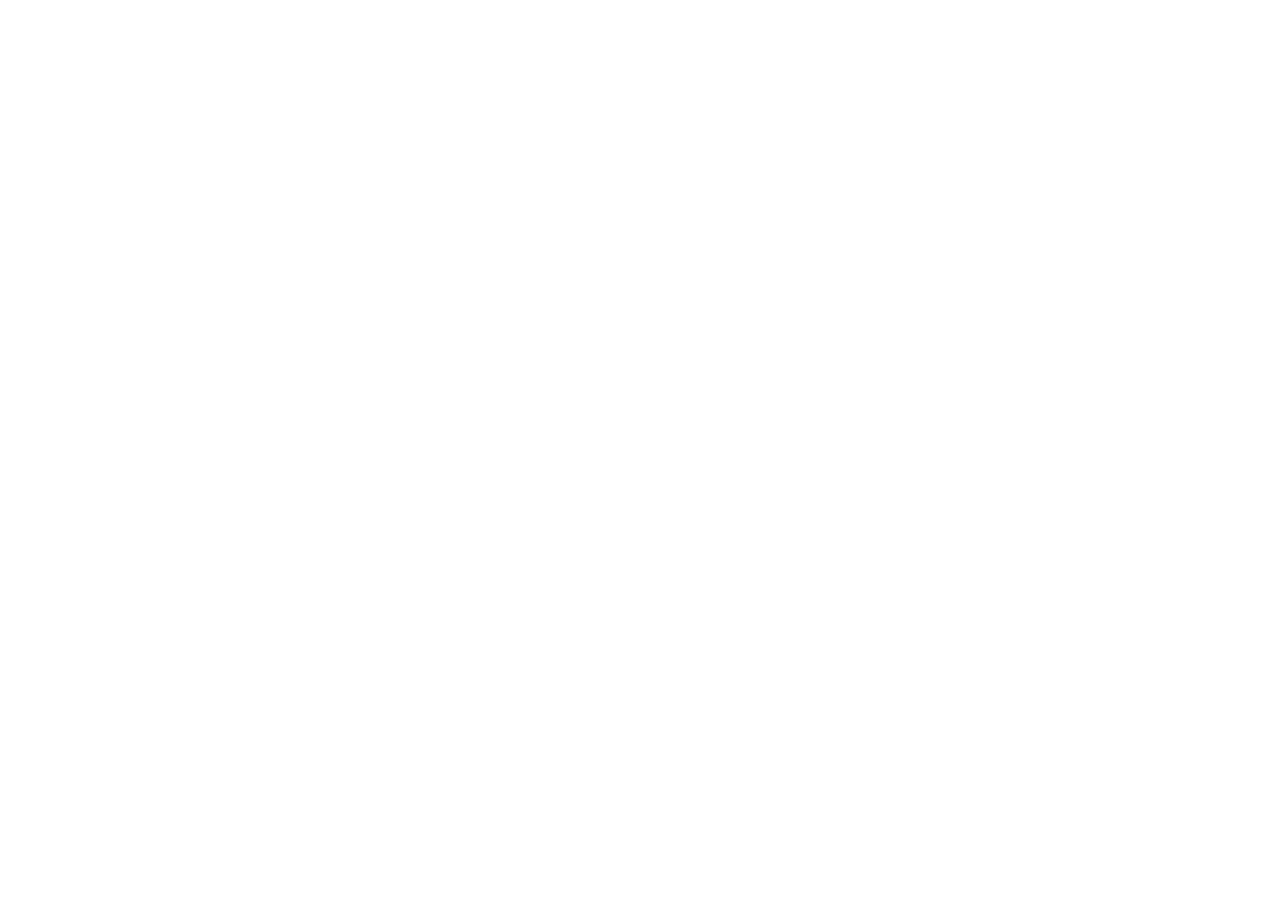
==== dachgeschoss-wohnung-2-personen.html @ e7912385 "Structure changes" ====
<!DOCTYPE html>
<html lang="en">
  <head>
    <meta charset="UTF-8" />
    <meta http-equiv="X-UA-Compatible" content="IE=edge" />
    <meta name="viewport" content="width=device-width, initial-scale=1.0" />
    <title>Camper App | Dachgeschosswohnung für 2 Personen</title>
    <link rel="stylesheet" href="./assets/css/style.css" />
  </head>
  <body>
    <script src="./assets/js/main.js"></script>
  </body>
</html>
---- assets/css/style.css ----
/* ===== FONTS ===== */

@import url('https://fonts.googleapis.com/css2?family=Nunito:ital,wght@0,200;0,300;0,400;0,500;0,600;0,700;0,800;0,900;1,200;1,300;1,400;1,500;1,600;1,700;1,800;1,900&family=Open+Sans:ital,wght@0,400;0,600;0,700;1,400;1,600;1,700&family=Sora:wght@100;200;300;400;500;600;700;800&display=swap');

/* ===== COLORS ===== */

:root{
    --grapefruit: #FF7144;
    --grapefruitlight: #FF7144 60%;
    --orange: #FF9635;
    --textcolor: #232323;
    --textcolor-shade1: #4F4F4F;
    --textcolor-shade3: #A7A7A7;
    --grey-100: #666666;
    --black: #1A1a1a;
    --black-shade2: #000000;
}

/* ===== GENERAL STYLES ===== */

*{
    padding: 0;
    margin: 0;
    box-sizing: border-box;
}
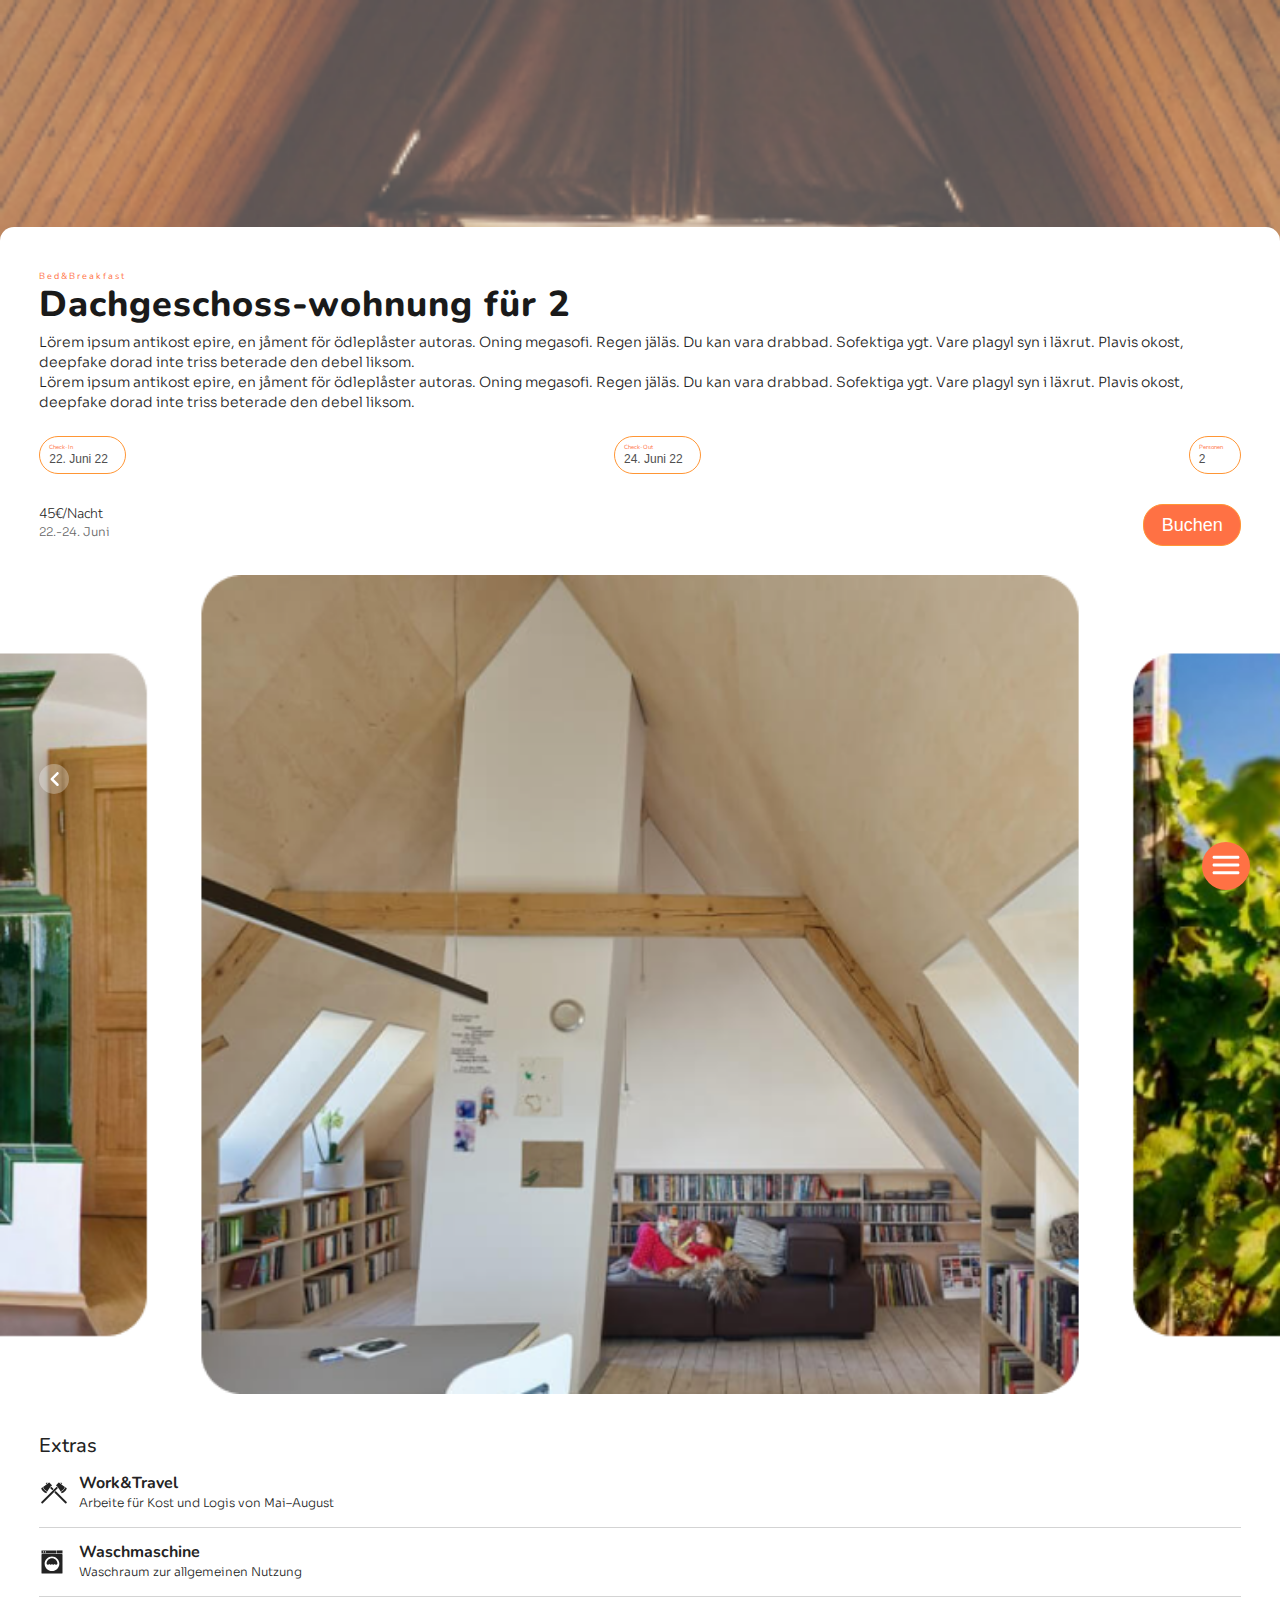
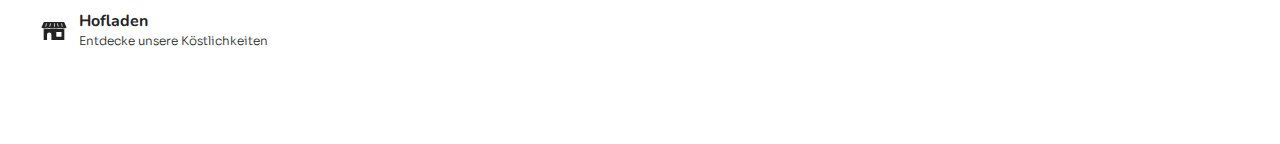
==== commit 0a1b7c42: "Added dachgeschoss.html and wohnen-im-gut.html. Changes in CSS file." ====
--- a/dachgeschoss-wohnung-2-personen.html
+++ b/dachgeschoss-wohnung-2-personen.html
@@ -8,6 +8,137 @@
     <link rel="stylesheet" href="./assets/css/style.css" />
   </head>
   <body>
+    <div class="" wrapper-mobile-only>
+      <header>
+        <nav>
+          <ul>
+            <li>
+              <button class="active-menu">
+                <img src="./assets/img/Vector_pin.svg" alt="Icon Map-menu" />
+              </button>
+            </li>
+            <li>
+              <button class="active-menu">
+                <img
+                  src="./assets/img/Vector_bookmark_white.svg"
+                  alt="Icon Bookmarks-menu"
+                />
+              </button>
+            </li>
+            <li>
+              <button class="active-menu">
+                <img
+                  src="./assets/img/Vector_profile.svg"
+                  alt="Icon Profile-menu"
+                />
+              </button>
+            </li>
+            <li>
+              <button class="active-menu">
+                <img
+                  src="./assets/img/Vector_roulette.svg"
+                  alt="Icon Roulette-menu"
+                />
+              </button>
+            </li>
+            <li>
+              <button class="active-menu">
+                <img
+                  src="./assets/img/Vector_arrow.svg"
+                  alt="Icon Arrow-menu"
+                />
+              </button>
+            </li>
+            <li>
+              <button
+                class="active-menu"
+                onclick="closeMenu()"
+                id="closing-button"
+              >
+                <img
+                  src="./assets/img/Vector_Cross.svg"
+                  alt="Icon Cross-menu"
+                />
+              </button>
+            </li>
+            <li>
+              <button class="inactive-menu" onclick="openMenu()">
+                <img
+                  src="./assets/img/Vector_Burger.svg"
+                  alt="Icon Burger-Menu"
+                />
+              </button>
+            </li>
+          </ul>
+        </nav>
+        <section class="big-top-picture">
+          <img src="./assets/img/Header_Dachgeschoss-Wohnung.png" alt="" />
+          <div class="back-link">
+            <a href="./wohnen-im-gut.html"
+              ><img src="./assets/img/Vector_back.svg" alt="Icon back"
+            /></a>
+          </div>
+        </section>
+      </header>
+      <main>
+        <section class="accomodation-description">
+          <h3>Bed&Breakfast</h3>
+          <h1>Dachgeschoss-wohnung für 2</h1>
+          <p>
+            Lörem ipsum antikost epire, en jåment för ödleplåster autoras. Oning
+            megasofi. Regen jäläs. Du kan vara drabbad. Sofektiga ygt. Vare
+            plagyl syn i läxrut. Plavis okost, deepfake dorad inte triss
+            beterade den debel liksom.<br />Lörem ipsum antikost epire, en
+            jåment för ödleplåster autoras. Oning megasofi. Regen jäläs. Du kan
+            vara drabbad. Sofektiga ygt. Vare plagyl syn i läxrut. Plavis okost,
+            deepfake dorad inte triss beterade den debel liksom.
+          </p>
+        </section>
+        <section class="booking-bar">
+          <button>
+            <h3>Check-In</h3>
+            <p>22. Juni 22</p>
+          </button>
+          <button>
+            <h3>Check-Out</h3>
+            <p>24. Juni 22</p>
+          </button>
+          <button>
+            <h3>Personen</h3>
+            <p>2</p>
+            <!-- <img src="./assets/img/Vector_down-arrow.svg" alt="" /> -->
+          </button>
+        </section>
+        <section class="booking-bar">
+          <div>
+            <h2>45€/Nacht</h2>
+            <p>22.-24. Juni</p>
+          </div>
+          <button class="booking-button">Buchen</button>
+        </section>
+        <section class="slider">
+          <img src="./assets/img/Slider.png" alt="Slider" />
+        </section>
+        <section class="extras">
+          <h2>Extras</h2>
+          <article>
+            <img src="./assets/img/Vector_Work-Travel.svg" alt="" />
+            <h3>Work&#38;Travel</h3>
+            <p>Arbeite für Kost und Logis von Mai–August</p>
+          </article>
+          <article>
+            <img src="./assets/img/Vector_Washing-Mashine.svg" alt="" />
+            <h3>Waschmaschine</h3>
+            <p>Waschraum zur allgemeinen Nutzung</p>
+          </article>
+          <article>
+            <img src="./assets/img/Vector_Shop.svg" alt="" />
+            <h3>Hofladen</h3>
+            <p>Entdecke unsere Köstlichkeiten</p>
+          </article>
+        </section>
+      </main>
+    </div>
     <script src="./assets/js/main.js"></script>
   </body>
 </html>
--- a/assets/css/style.css
+++ b/assets/css/style.css
@@ -1,19 +1,19 @@
 /* ===== FONTS ===== */
 
-@import url('https://fonts.googleapis.com/css2?family=Nunito:ital,wght@0,200;0,300;0,400;0,500;0,600;0,700;0,800;0,900;1,200;1,300;1,400;1,500;1,600;1,700;1,800;1,900&family=Open+Sans:ital,wght@0,400;0,600;0,700;1,400;1,600;1,700&family=Sora:wght@100;200;300;400;500;600;700;800&display=swap');
+@import url('https://fonts.googleapis.com/css2?family=Nunito:ital,wght@0,200;0,300;0,400;0,500;0,600;0,700;0,800;0,900;1,200;1,300;1,400;1,500;1,600;1,700;1,800;1,900&family=Sora:wght@100;200;300;400;500;600;700;800&display=swap');
 
 /* ===== COLORS ===== */
 
 :root{
     --grapefruit: #FF7144;
-    --grapefruitlight: #FF7144 60%;
+    --grapefruitlight: rgb(255, 113, 68, 0.6);
     --orange: #FF9635;
     --textcolor: #232323;
-    --textcolor-shade1: #4F4F4F;
-    --textcolor-shade3: #A7A7A7;
-    --grey-100: #666666;
+    --textcolorshade1: #4F4F4F;
+    --textcolorshade3: #A7A7A7;
+    --grey100: #666666;
     --black: #1A1a1a;
-    --black-shade2: #000000;
+    --blackshade2: #000000;
 }
 
 /* ===== GENERAL STYLES ===== */
@@ -22,4 +22,340 @@
     padding: 0;
     margin: 0;
     box-sizing: border-box;
+}
+
+body{
+    background-color: lightgrey;
+    font-family: 'Sora', sans-serif;
+    color: var(--textcolor);
+}
+
+main{
+    border-radius: 14px 14px 0 0;
+    position: relative;
+    z-index: 10;
+    background-color: white;
+    padding: 30px 39px 93px 39px;
+}
+
+.wrapper-mobile-only{
+    max-width: 576px;
+    /* max-width: 375px; */
+    margin-left: auto;
+    margin-right: auto;
+}
+
+h1, h2, h3{
+    font-family: 'Nunito', sans-serif;
+}
+
+a{
+    text-transform: none;
+    color: inherit;
+    text-decoration: none;
+}
+
+br{
+    margin-bottom: 1.5rem;
+}
+
+/* ===== NAVIGATION ===== */
+
+nav{
+    overflow: hidden;
+    position: fixed;
+    bottom: 0;
+    width: 100%;
+    text-align: right;
+    z-index: 20;
+    display: flex;
+    gap: 9.4px;
+    justify-content: right;
+    padding-right: 30px;
+    padding-bottom: 10px;
+}
+
+nav li{
+    display: inline;
+}
+
+nav button:not(#closing-button){
+    background-color: var(--grapefruit);
+    height: 48px;
+    width: 48px;
+    border-radius: 50%;
+    border: none;
+}
+
+nav button:not(#closing-button):hover{
+    background-color: var(--orange);
+}
+
+#closing-button{
+    background-color: var(--grapefruitlight);
+    height: 48px;
+    width: 48px;
+    border-radius: 50%;
+    border: none;
+}
+
+.active-menu{
+    display: none;
+}
+
+.active .active-menu{
+    display: inherit;
+}
+
+.active .inactive-menu{
+    display: none;
+}
+
+/* ===== BIG TOP PICTURE ===== */
+
+.big-top-picture{
+    height: 227px;
+}
+
+.big-top-picture > img{
+    width: 100%;
+}
+
+.back-link a{
+    width: 30px;
+    height: 30px;
+    background-color: rgba(255, 255, 255, 0.3);
+    z-index: 30;
+    position: absolute;
+    left: 39px;
+    border-radius: 50%;
+    transform: translateY(-98px);
+    display: flex;
+    align-items: center;
+    justify-content: center;
+}
+
+/* ===== ICON BAR TOP ===== */
+
+.icon-bar-top{
+    display: flex;
+    justify-content: space-between;
+    margin-bottom: 4.53px;
+}
+
+.icon-bar-top button{
+    background-color: white;
+    border: var(--textcolorshade3) solid 1px;
+    padding: 6px 12px;
+    border-radius: 60px;
+    margin-right: 5px;
+    color: var(--textcolorshade1);
+}
+
+.icon-bar-top a:nth-of-type(1){
+    padding-right: 11.51px;
+}
+
+/* ===== ACCOMODATION DESCRIPTION ===== */
+
+.accomodation-description{
+    padding-top: 13px;
+}
+
+.accomodation-description h3{
+    color: var(--grapefruit);
+    font-weight: 400;
+    font-size: 9px;
+    letter-spacing: 2px;
+    padding-bottom: 4px;
+}
+
+.accomodation-description h1{
+    color: var(--black);
+    font-weight: 800;
+    font-size: 36px;
+    line-height: 38px;
+    letter-spacing: 1px;
+    padding-bottom: 8px;
+}
+
+.accomodation-description p{
+    font-weight: 300;
+    font-size: 14px;
+    line-height: 20px;
+    padding-bottom: 24px;
+}
+
+/* ===== BOOKING BAR ===== */
+
+.booking-bar{
+    display: flex;
+    justify-content: space-between;
+    padding-bottom: 29.5px;
+}
+
+.booking-bar button{
+    border: var(--orange) 1px solid;
+    border-radius: 20px;
+    padding: 6px 17.25px 6px 9.25px;
+    background-color: white;
+    text-align: left;
+}
+
+.booking-bar h2{
+    font-weight: 300;
+    font-size: 14px;
+    line-height: 20px;
+}
+
+.booking-bar button h3{
+    font-weight: 400;
+    font-size: 6px;
+    line-height: 8px;
+    color: var(--grapefruit);
+}
+
+.booking-bar button p{
+    font-weight: 300;
+    font-size: 12px;
+    line-height: 16px;
+    color: var(--textcolorshade1);
+}
+
+.booking-bar div p{
+    font-weight: 300;
+    font-size: 12px;
+    line-height: 16px;
+    color: var(--grey100);
+}
+
+button.booking-button{
+    background-color: var(--grapefruit);
+    color: white;
+    display: flex;
+    justify-content: center;
+    align-items: center;
+    font-weight: 400;
+    font-size: 18px;
+    line-height: 28px;
+    padding-left: 17.3px;
+}
+
+button.booking-button:hover{
+    background-color: var(--orange);
+    border: var(--orange) 1px solid;
+}
+
+/* ===== BOOKING CHOICES ===== */
+
+.booking-choices{
+
+    display: flex;
+    flex-wrap: wrap;
+    gap: 16px;
+    padding-bottom: 46px;
+}
+
+.booking-choices article{
+    border: var(--orange) 1px solid;
+    border-radius: 12px;
+    padding: 16px;
+    width: 100%;
+}
+
+.booking-choices article div{
+    display: flex;
+    justify-content: space-between;
+    padding-bottom: 8px;
+}
+
+.booking-choices article h2{
+    font-weight: 700;
+    font-size: 16px;
+    line-height: 22px;
+    padding-bottom: 16px;
+}
+
+.booking-choices article h3{
+    font-weight: 400;
+    font-size: 9px;
+    line-height: 9px;
+    letter-spacing: 2px;
+}
+
+.booking-choices .available-booking-choices{
+    font-weight: 400;
+    font-size: 9px;
+    line-height: 9px;
+    letter-spacing: 2px;
+    color: var(--textcolorshade3);
+}
+
+.booking-choices p{
+    font-weight: 300;
+    font-size: 12px;
+    line-height: 16px;
+    color: var(--grey100);
+}
+
+/* ===== SLIDER ===== */
+
+.slider{
+    transform: translateX(-39px);
+    width: 100vw;
+    padding-bottom: 36px;
+}
+
+.slider img{
+    width: 100%;
+}
+
+/* ===== EXTRAS ===== */
+
+.extras h2{
+    font-weight: 500;
+    font-size: 20px;
+    line-height: 22px;
+    padding-bottom: 16px;
+}
+
+.extras article{
+    display: grid;
+    grid-template-columns: 25px 1fr;
+    grid-template-rows: auto 1fr;
+    padding: 2px;
+}
+
+.extras article:not(article:last-of-type){
+    border-bottom: lightgrey 1px solid;
+    padding-bottom: 16px;
+}
+
+.extras article:not(article:first-of-type){
+    padding-top: 16px;
+}
+
+.extras article img{
+    grid-column: 1 / 2;
+    grid-row: 1 / 3;
+    align-self: center;
+}
+
+.extras article h3{
+    grid-column: 2 / 3;
+    grid-row: 1 / 2;
+    padding-bottom: 4px;
+    font-weight: 700;
+    font-size: 16px;
+    line-height: 16px;
+    padding-left: 13.13px;
+}
+
+.extras article p{
+    grid-column: 2 / 3;
+    grid-row: 2 / 3;
+    font-weight: 300;
+    font-size: 12px;
+    line-height: 16px;
+    padding-left: 13.13px;
 }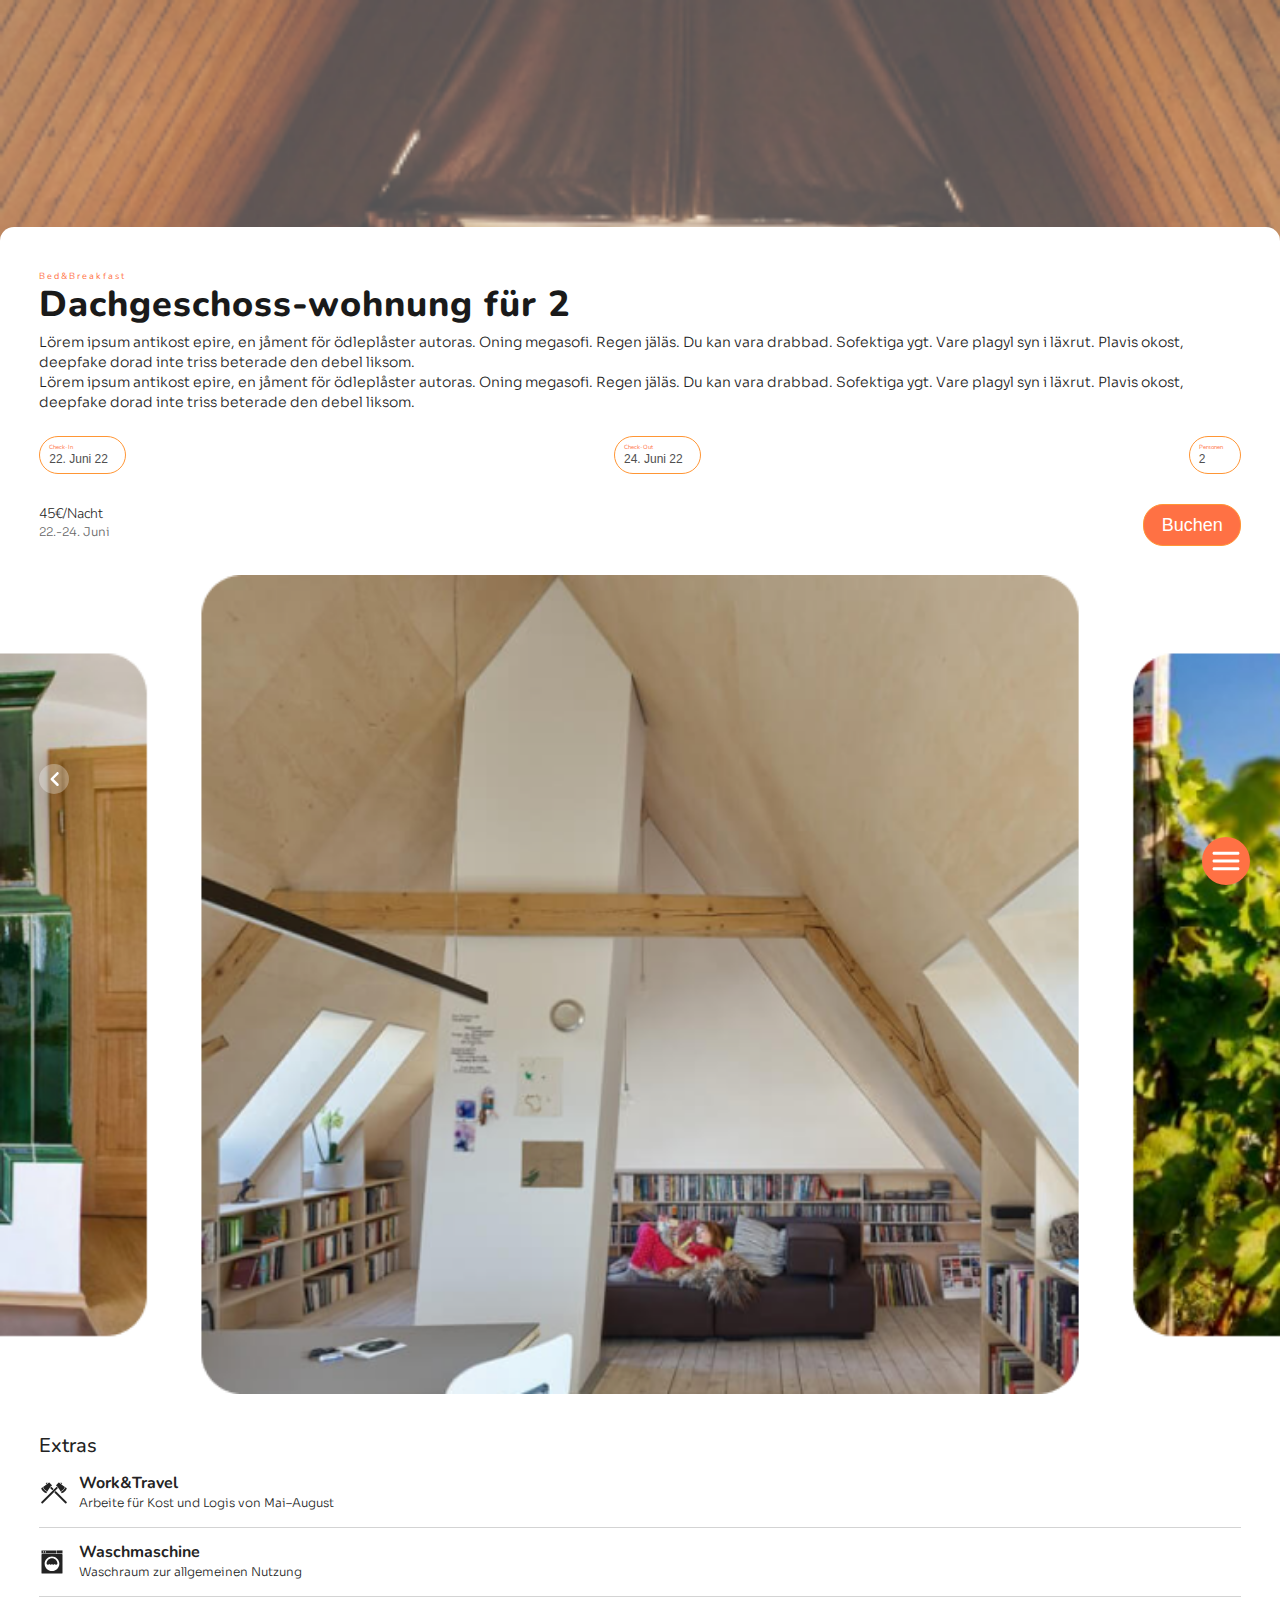
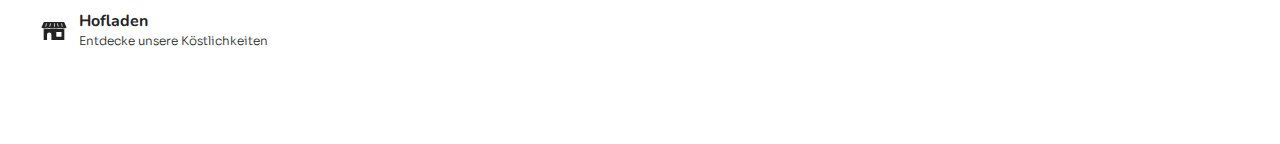
==== commit 7d5926a0: "CSS changes. Updated Navigation. Icons centered." ====
--- a/dachgeschoss-wohnung-2-personen.html
+++ b/dachgeschoss-wohnung-2-personen.html
@@ -13,70 +13,40 @@
         <nav>
           <ul>
             <li>
-              <button class="active-menu">
-                <img src="./assets/img/Vector_pin.svg" alt="Icon Map-menu" />
-              </button>
+              <button class="active-menu" id="pin"></button>
             </li>
             <li>
-              <button class="active-menu">
-                <img
-                  src="./assets/img/Vector_bookmark_white.svg"
-                  alt="Icon Bookmarks-menu"
-                />
-              </button>
+              <button class="active-menu" id="bookmark"></button>
             </li>
             <li>
-              <button class="active-menu">
-                <img
-                  src="./assets/img/Vector_profile.svg"
-                  alt="Icon Profile-menu"
-                />
-              </button>
+              <button class="active-menu" id="profile"></button>
             </li>
             <li>
-              <button class="active-menu">
-                <img
-                  src="./assets/img/Vector_roulette.svg"
-                  alt="Icon Roulette-menu"
-                />
-              </button>
+              <button class="active-menu" id="roulette"></button>
             </li>
             <li>
-              <button class="active-menu">
-                <img
-                  src="./assets/img/Vector_arrow.svg"
-                  alt="Icon Arrow-menu"
-                />
-              </button>
+              <button class="active-menu" id="arrow"></button>
             </li>
             <li>
               <button
                 class="active-menu"
                 onclick="closeMenu()"
                 id="closing-button"
-              >
-                <img
-                  src="./assets/img/Vector_Cross.svg"
-                  alt="Icon Cross-menu"
-                />
-              </button>
+              ></button>
             </li>
             <li>
-              <button class="inactive-menu" onclick="openMenu()">
-                <img
-                  src="./assets/img/Vector_Burger.svg"
-                  alt="Icon Burger-Menu"
-                />
-              </button>
+              <button
+                class="inactive-menu"
+                onclick="openMenu()"
+                id="burger"
+              ></button>
             </li>
           </ul>
         </nav>
         <section class="big-top-picture">
           <img src="./assets/img/Header_Dachgeschoss-Wohnung.png" alt="" />
           <div class="back-link">
-            <a href="./wohnen-im-gut.html"
-              ><img src="./assets/img/Vector_back.svg" alt="Icon back"
-            /></a>
+            <a href="./wohnen-im-gut.html"> </a>
           </div>
         </section>
       </header>
--- a/assets/css/style.css
+++ b/assets/css/style.css
@@ -75,6 +75,10 @@
     padding-bottom: 10px;
 }
 
+nav button img{
+    background-color: red;
+}
+
 nav li{
     display: inline;
 }
@@ -97,6 +101,48 @@
     width: 48px;
     border-radius: 50%;
     border: none;
+}
+
+button#pin{
+    background-image: url(../img/Vector_pin.svg);
+    background-repeat: no-repeat;
+    background-position: center;
+}
+
+button#bookmark{
+    background-image: url(../img/Vector_bookmark_white.svg);
+    background-repeat: no-repeat;
+    background-position: center;
+}
+
+button#profile{
+    background-image: url(../img/Vector_profile.svg);
+    background-repeat: no-repeat;
+    background-position: center;
+}
+
+button#roulette{
+    background-image: url(../img/Vector_roulette.svg);
+    background-repeat: no-repeat;
+    background-position: center;
+}
+
+button#arrow{
+    background-image: url(../img/Vector_arrow.svg);
+    background-repeat: no-repeat;
+    background-position: center;
+}
+
+button#closing-button{
+    background-image: url(../img/Vector_Cross.svg);
+    background-repeat: no-repeat;
+    background-position: center;
+}
+
+button#burger{
+    background-image: url(../img/Vector_Burger.svg);
+    background-repeat: no-repeat;
+    background-position: center;
 }
 
 .active-menu{
@@ -130,9 +176,9 @@
     left: 39px;
     border-radius: 50%;
     transform: translateY(-98px);
-    display: flex;
-    align-items: center;
-    justify-content: center;
+    background-image: url(../img/Vector_back.svg);
+    background-repeat: no-repeat;
+    background-position: center;
 }
 
 /* ===== ICON BAR TOP ===== */
@@ -152,8 +198,31 @@
     color: var(--textcolorshade1);
 }
 
-.icon-bar-top a:nth-of-type(1){
-    padding-right: 11.51px;
+a.icons:nth-child(1){
+    margin-right: 11.51px;
+}
+
+a.icons{
+    height: 21px;
+    width: 21px;
+    display: inline-block;
+    background-repeat: no-repeat;
+}
+
+a#icon-phone{
+    background-image: url(../img/Vector_Phone.svg);
+}
+
+a#icon-phone:hover{
+    background-image: url(../img/Vector_phone_red.svg);
+}
+
+a#icon-bookmark{
+    background-image: url(../img/Vector_Bookmark.svg);
+}
+
+a#icon-bookmark:hover{
+    background-image: url(../img/Vector_bookmark_red.svg);
 }
 
 /* ===== ACCOMODATION DESCRIPTION ===== */
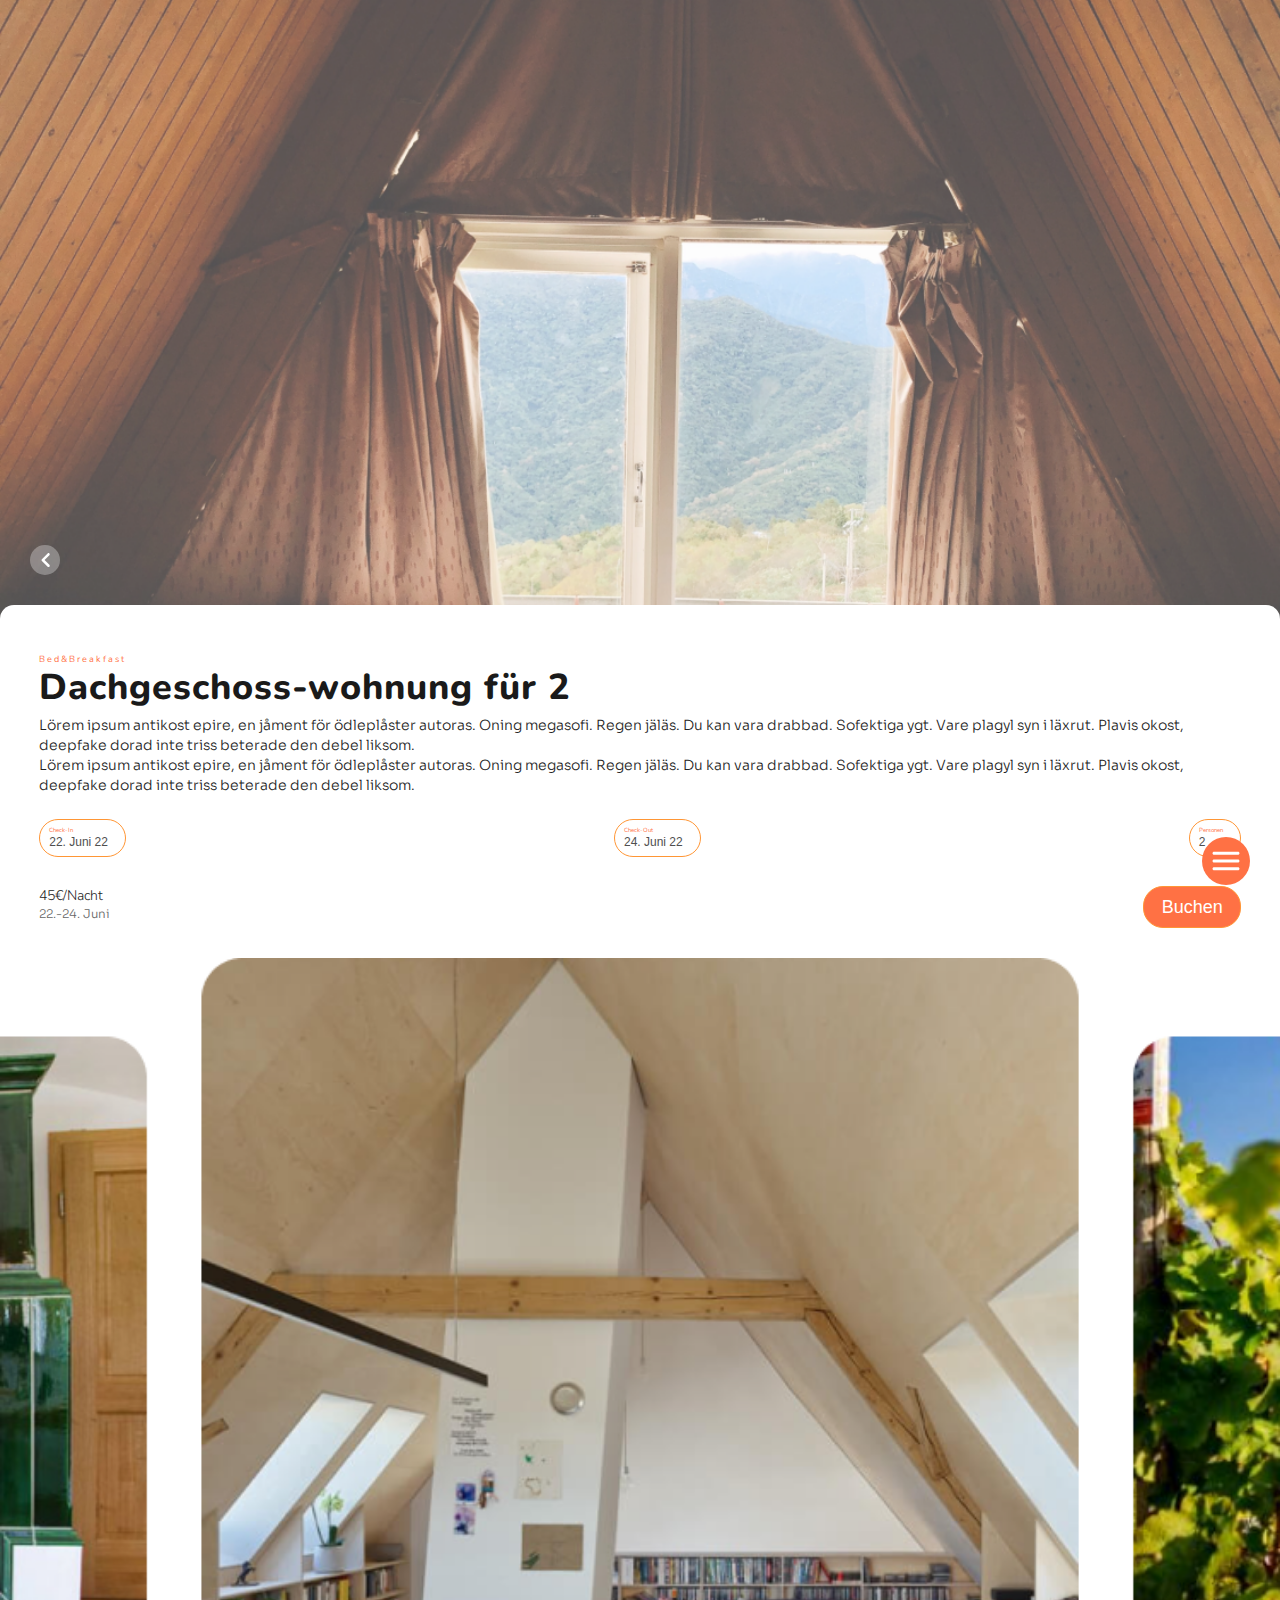
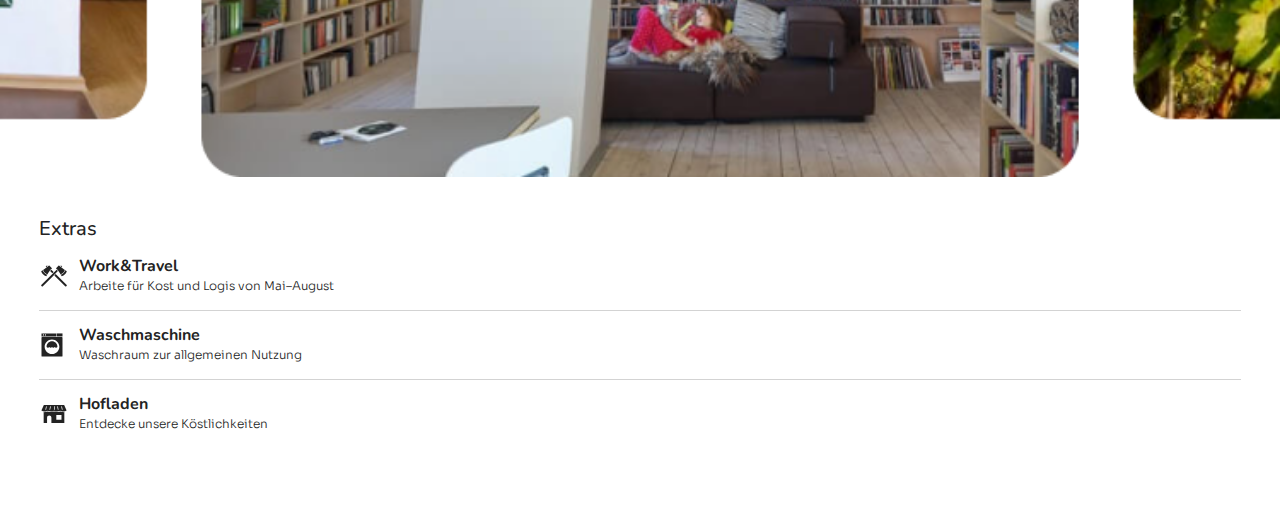
==== commit a4552d1e: "Last modifications on css" ====
--- a/dachgeschoss-wohnung-2-personen.html
+++ b/dachgeschoss-wohnung-2-personen.html
@@ -45,12 +45,12 @@
         </nav>
         <section class="big-top-picture">
           <img src="./assets/img/Header_Dachgeschoss-Wohnung.png" alt="" />
-          <div class="back-link">
-            <a href="./wohnen-im-gut.html"> </a>
-          </div>
         </section>
       </header>
       <main>
+        <div class="back-link">
+          <a href="./wohnen-im-gut.html"> </a>
+        </div>
         <section class="accomodation-description">
           <h3>Bed&Breakfast</h3>
           <h1>Dachgeschoss-wohnung für 2</h1>
--- a/assets/css/style.css
+++ b/assets/css/style.css
@@ -27,20 +27,25 @@
 body{
     background-color: lightgrey;
     font-family: 'Sora', sans-serif;
+    font-weight: 300;
     color: var(--textcolor);
 }
 
 main{
     border-radius: 14px 14px 0 0;
     position: relative;
-    z-index: 10;
     background-color: white;
-    padding: 30px 39px 93px 39px;
+    padding-bottom: 93px;
+    margin-top: -20%;
+}
+
+section{
+    padding-left: 39px;
+    padding-right: 39px;
 }
 
 .wrapper-mobile-only{
     max-width: 576px;
-    /* max-width: 375px; */
     margin-left: auto;
     margin-right: auto;
 }
@@ -75,74 +80,66 @@
     padding-bottom: 10px;
 }
 
-nav button img{
-    background-color: red;
-}
-
 nav li{
     display: inline;
 }
 
-nav button:not(#closing-button){
-    background-color: var(--grapefruit);
+nav button{
     height: 48px;
     width: 48px;
     border-radius: 50%;
     border: none;
 }
 
+nav button:not(#closing-button){
+    background-color: var(--grapefruit);
+}
+
 nav button:not(#closing-button):hover{
     background-color: var(--orange);
 }
 
 #closing-button{
     background-color: var(--grapefruitlight);
-    height: 48px;
-    width: 48px;
-    border-radius: 50%;
-    border: none;
+}
+
+button#pin,
+button#bookmark,
+button#profile,
+button#roulette,
+button#arrow,
+button#closing-button,
+button#burger{
+    background-repeat: no-repeat;
+    background-position: center;
 }
 
 button#pin{
     background-image: url(../img/Vector_pin.svg);
-    background-repeat: no-repeat;
-    background-position: center;
 }
 
 button#bookmark{
     background-image: url(../img/Vector_bookmark_white.svg);
-    background-repeat: no-repeat;
-    background-position: center;
 }
 
 button#profile{
     background-image: url(../img/Vector_profile.svg);
-    background-repeat: no-repeat;
-    background-position: center;
 }
 
 button#roulette{
     background-image: url(../img/Vector_roulette.svg);
-    background-repeat: no-repeat;
-    background-position: center;
 }
 
 button#arrow{
     background-image: url(../img/Vector_arrow.svg);
-    background-repeat: no-repeat;
-    background-position: center;
 }
 
 button#closing-button{
     background-image: url(../img/Vector_Cross.svg);
-    background-repeat: no-repeat;
-    background-position: center;
 }
 
 button#burger{
     background-image: url(../img/Vector_Burger.svg);
-    background-repeat: no-repeat;
-    background-position: center;
 }
 
 .active-menu{
@@ -160,25 +157,28 @@
 /* ===== BIG TOP PICTURE ===== */
 
 .big-top-picture{
-    height: 227px;
+    padding: unset;
 }
 
 .big-top-picture > img{
     width: 100%;
+}
+
+.back-link{
+    position: relative;
+    top: -60px;
+    left: 30px;
 }
 
 .back-link a{
     width: 30px;
     height: 30px;
     background-color: rgba(255, 255, 255, 0.3);
-    z-index: 30;
-    position: absolute;
-    left: 39px;
     border-radius: 50%;
-    transform: translateY(-98px);
     background-image: url(../img/Vector_back.svg);
     background-repeat: no-repeat;
     background-position: center;
+    display: inline-block;
 }
 
 /* ===== ICON BAR TOP ===== */
@@ -187,6 +187,7 @@
     display: flex;
     justify-content: space-between;
     margin-bottom: 4.53px;
+    padding-top: 30px;
 }
 
 .icon-bar-top button{
@@ -249,7 +250,6 @@
 }
 
 .accomodation-description p{
-    font-weight: 300;
     font-size: 14px;
     line-height: 20px;
     padding-bottom: 24px;
@@ -285,14 +285,12 @@
 }
 
 .booking-bar button p{
-    font-weight: 300;
     font-size: 12px;
     line-height: 16px;
     color: var(--textcolorshade1);
 }
 
 .booking-bar div p{
-    font-weight: 300;
     font-size: 12px;
     line-height: 16px;
     color: var(--grey100);
@@ -318,18 +316,20 @@
 /* ===== BOOKING CHOICES ===== */
 
 .booking-choices{
-
     display: flex;
     flex-wrap: wrap;
     gap: 16px;
     padding-bottom: 46px;
+}
+
+.booking-choices a{
+    width: 100%;
 }
 
 .booking-choices article{
     border: var(--orange) 1px solid;
     border-radius: 12px;
     padding: 16px;
-    width: 100%;
 }
 
 .booking-choices article div{
@@ -352,7 +352,7 @@
     letter-spacing: 2px;
 }
 
-.booking-choices .available-booking-choices{
+.available-booking-choices{
     font-weight: 400;
     font-size: 9px;
     line-height: 9px;
@@ -361,7 +361,6 @@
 }
 
 .booking-choices p{
-    font-weight: 300;
     font-size: 12px;
     line-height: 16px;
     color: var(--grey100);
@@ -370,8 +369,9 @@
 /* ===== SLIDER ===== */
 
 .slider{
-    transform: translateX(-39px);
-    width: 100vw;
+    width: 100%;
+    padding-left: unset;
+    padding-right: unset;
     padding-bottom: 36px;
 }
 
@@ -423,7 +423,6 @@
 .extras article p{
     grid-column: 2 / 3;
     grid-row: 2 / 3;
-    font-weight: 300;
     font-size: 12px;
     line-height: 16px;
     padding-left: 13.13px;
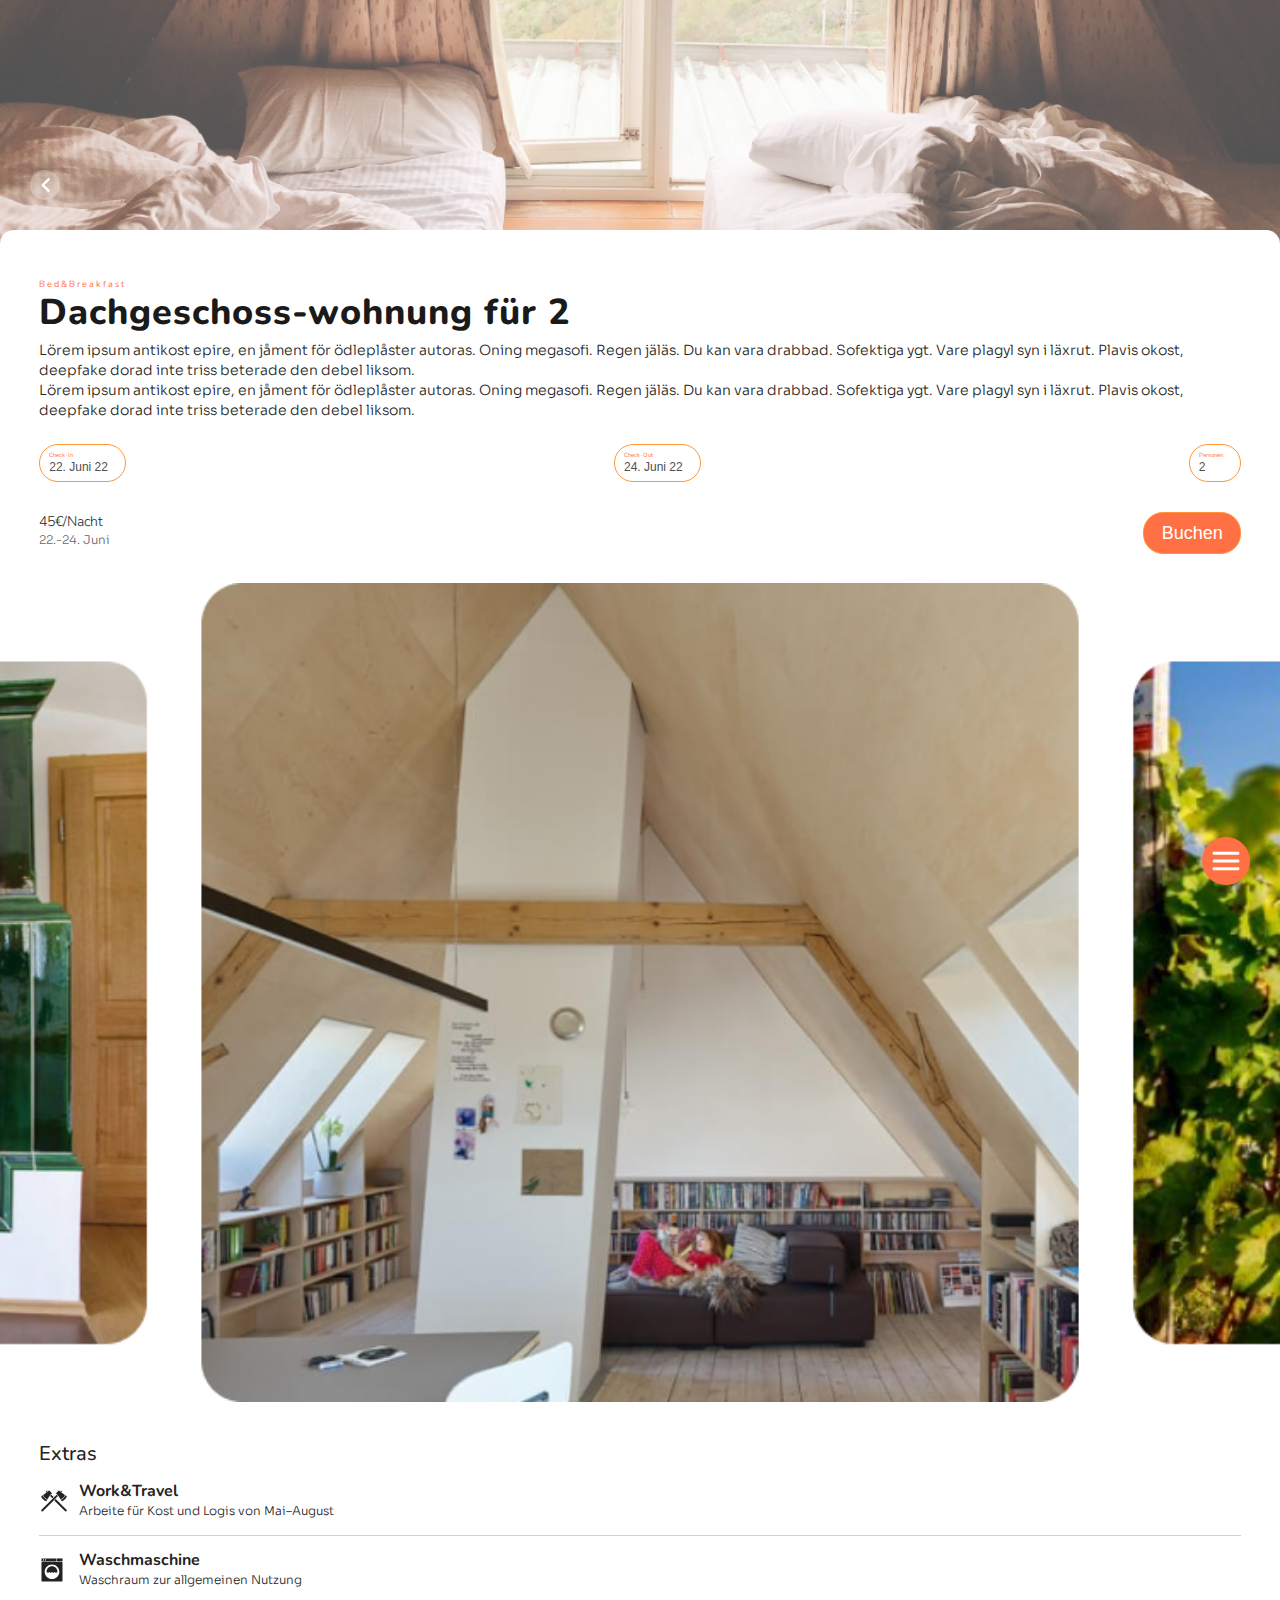
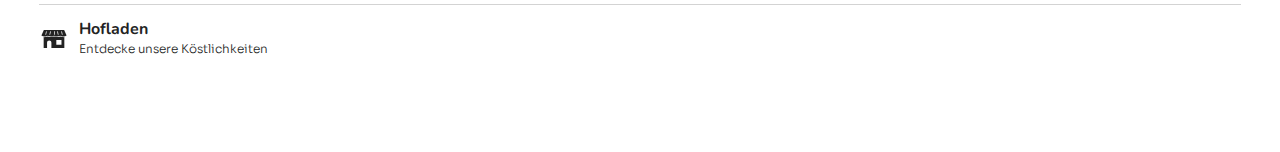
==== commit 36df5d0b: "fixe some css problems. finished readme.md" ====
--- a/dachgeschoss-wohnung-2-personen.html
+++ b/dachgeschoss-wohnung-2-personen.html
@@ -43,9 +43,12 @@
             </li>
           </ul>
         </nav>
-        <section class="big-top-picture">
-          <img src="./assets/img/Header_Dachgeschoss-Wohnung.png" alt="" />
-        </section>
+        <section
+          class="big-top-picture"
+          style="
+            background-image: url(./assets/img/Header_Dachgeschoss-Wohnung.png);
+          "
+        ></section>
       </header>
       <main>
         <div class="back-link">
--- a/assets/css/style.css
+++ b/assets/css/style.css
@@ -33,10 +33,9 @@
 
 main{
     border-radius: 14px 14px 0 0;
-    position: relative;
     background-color: white;
     padding-bottom: 93px;
-    margin-top: -20%;
+    margin-top: -70px;
 }
 
 section{
@@ -158,10 +157,10 @@
 
 .big-top-picture{
     padding: unset;
-}
-
-.big-top-picture > img{
-    width: 100%;
+    height: 300px;
+    background-position: bottom;
+    background-repeat: no-repeat;
+    background-size: cover;
 }
 
 .back-link{
